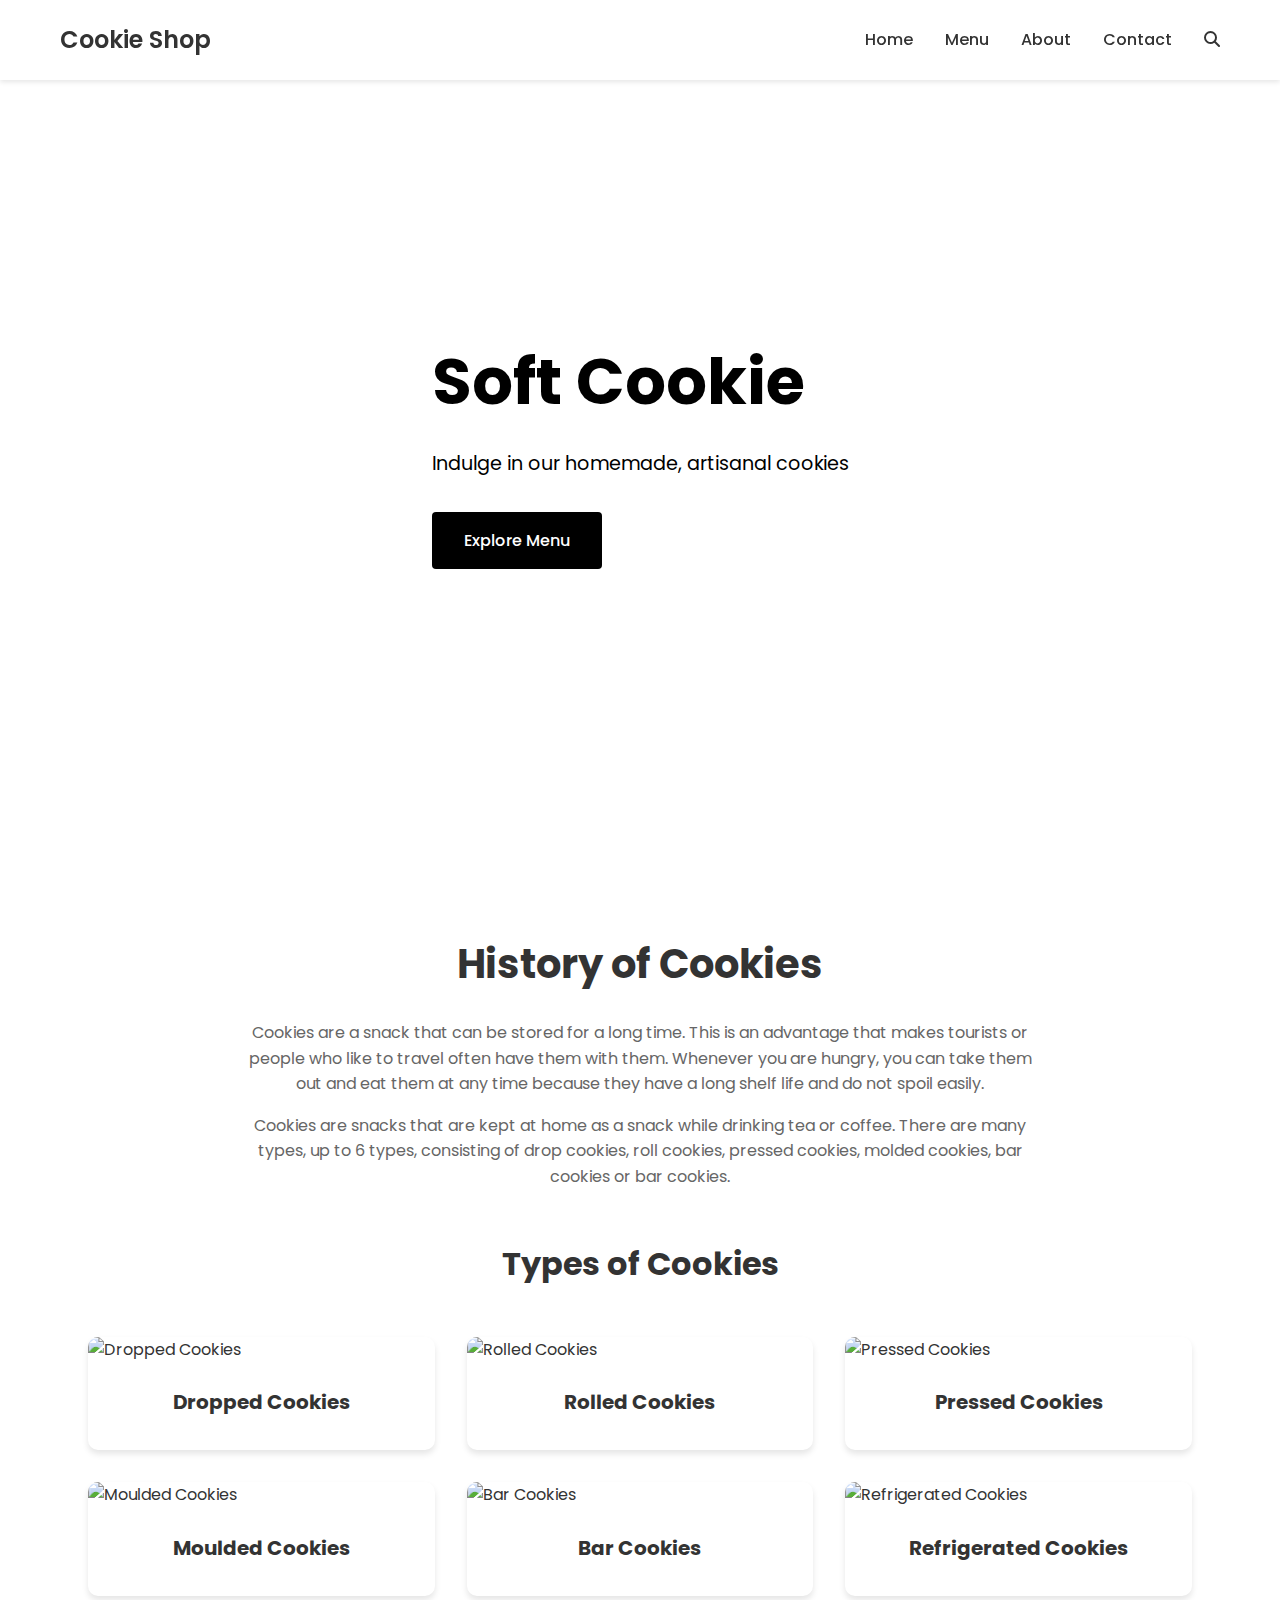
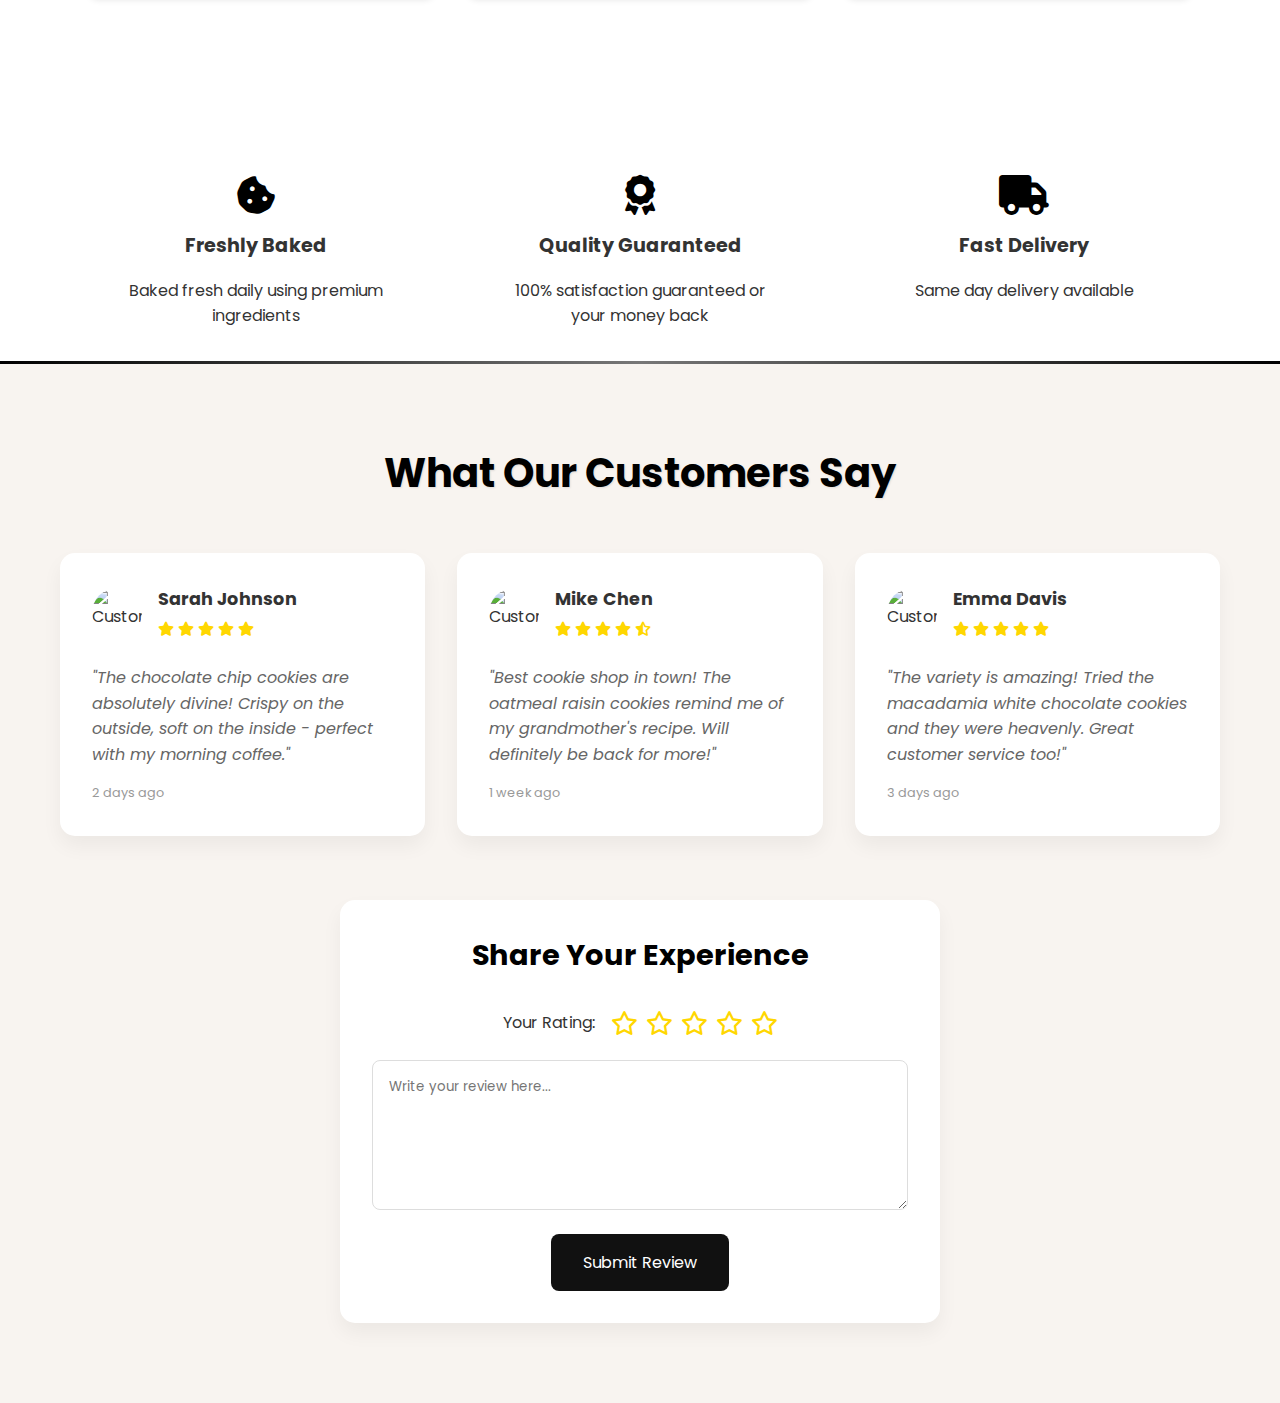
==== index.html @ 430eeeed "first commit" ====
<!DOCTYPE html>
<html lang="en">
<head>
  <meta charset="UTF-8">
  <meta name="viewport" content="width=device-width, initial-scale=1.0">
  <title>Cookie Shop</title>
  <link rel="stylesheet" href="styles.css">
  <link rel="preconnect" href="https://fonts.gstatic.com">
  <link href="https://fonts.googleapis.com/css2?family=Poppins:wght@400;600;700&display=swap" rel="stylesheet">
  <link rel="stylesheet" type="text/css" href="https://cdnjs.cloudflare.com/ajax/libs/font-awesome/6.6.0/css/all.min.css">
</head>
<body>
  <header class="header">
    <div class="container">
      <div class="header__logo">Cookie Shop</div>
      <nav class="header__nav">
        <ul>
          <li><a href="#">Home</a></li>
          <li><a href="menu.html">Menu</a></li>
          <li><a href="about.html">About</a></li>
          <li><a href="contact.html">Contact</a></li>
          <li><a href="html.html"><i class="fas fa-magnifying-glass"></i></a></li>
         
        </ul>
      </nav>
    </div>
  </header>

  <main>
    <section class="hero">
      <div class="container">
        <video src="coki.mp4" muted loop autoplay></video>
        <h1 class="hero__title">Soft Cookie</h1>
        <p class="hero__description">Indulge in our homemade, artisanal cookies</p>
        <a href="menu.html" class="hero__cta">Explore Menu</a>
      </div>
    </section>
    
    <div class="page-wrapper">
        <!-- Header Section -->
        <div class="showcase-header">
            <h2 class="main-title">History of Cookies</h2>
            <p class="intro-text">Cookies are a snack that can be stored for a long time. This is an advantage that makes tourists or people who like to travel often have them with them. Whenever you are hungry, you can take them out and eat them at any time because they have a long shelf life and do not spoil easily.</p>
            <p class="intro-text">Cookies are snacks that are kept at home as a snack while drinking tea or coffee. There are many types, up to 6 types, consisting of drop cookies, roll cookies, pressed cookies, molded cookies, bar cookies or bar cookies.</p>
        </div>

    <div class="showcase-section">
            <h3 class="section-title">Types of Cookies</h3>
            <div class="gallery-grid">
                <!-- Dropped Cookies -->
                <div class="product-card">
                    <img src="dro.jpg" alt="Dropped Cookies" class="product-image">
                    <div class="product-info">
                        <h4 class="product-name">Dropped Cookies</h4>
                    </div>
                </div>

                <!-- Rolled Cookies -->
                <div class="product-card">
                    <img src="ro.jpg" alt="Rolled Cookies" class="product-image">
                    <div class="product-info">
                        <h4 class="product-name">Rolled Cookies</h4>
                    </div>
                </div>

                <!-- Pressed Cookies -->
                <div class="product-card">
                    <img src="m.jpg" alt="Pressed Cookies" class="product-image">
                    <div class="product-info">
                        <h4 class="product-name">Pressed Cookies</h4>
                    </div>
                </div>

                <!-- Moulded Cookies -->
                <div class="product-card">
                    <img src="p.jpg" alt="Moulded Cookies" class="product-image">
                    <div class="product-info">
                        <h4 class="product-name">Moulded Cookies</h4>
                    </div>
                </div>

                <!-- Bar Cookies -->
                <div class="product-card">
                    <img src="b.jpeg" alt="Bar Cookies" class="product-image">
                    <div class="product-info">
                        <h4 class="product-name">Bar Cookies</h4>
                    </div>
                </div>

                <!-- Refrigerated Cookies -->
                <div class="product-card">
                    <img src="r.jpg" alt="Refrigerated Cookies" class="product-image">
                    <div class="product-info">
                        <h4 class="product-name">Refrigerated Cookies</h4>
                    </div>
                </div>
            </div>
        </div>
    </div>

    </section>  
     <section class="features">
      <div class="container">
        <h2 class="features__title">Why Choose Our Cookies?</h2>
        <div class="features__grid">
          <div class="feature">
            <i class="fas fa-cookie-bite"></i>
            <h3>Freshly Baked</h3>
            <p>Baked fresh daily using premium ingredients</p>
          </div>
          <div class="feature">
            <i class="fas fa-award"></i>
            <h3>Quality Guaranteed</h3>
            <p>100% satisfaction guaranteed or your money back</p>
          </div>
          <div class="feature">
            <i class="fas fa-truck"></i>
            <h3>Fast Delivery</h3>
            <p>Same day delivery available</p>
          </div>
        </div>
      </div>
    </section>

    <section class="reviews">
  <div class="container">
    <h2 class="reviews__title">What Our Customers Say</h2>
    <div class="reviews__grid">
      <div class="review-card">
        <div class="review-card__profile">
          <img src="n.jpg" alt="Customer" class="review-card__image">
          <div class="review-card__info">
            <h3>Sarah Johnson</h3>
            <div class="review-card__stars">
              <i class="fas fa-star"></i>
              <i class="fas fa-star"></i>
              <i class="fas fa-star"></i>
              <i class="fas fa-star"></i>
              <i class="fas fa-star"></i>
            </div>
          </div>
        </div>
        <p class="review-card__text">"The chocolate chip cookies are absolutely divine! Crispy on the outside, soft on the inside - perfect with my morning coffee."</p>
        <span class="review-card__date">2 days ago</span>
      </div>

      <div class="review-card">
        <div class="review-card__profile">
          <img src="k.jpg" alt="Customer" class="review-card__image">
          <div class="review-card__info">
            <h3>Mike Chen</h3>
            <div class="review-card__stars">
              <i class="fas fa-star"></i>
              <i class="fas fa-star"></i>
              <i class="fas fa-star"></i>
              <i class="fas fa-star"></i>
              <i class="fas fa-star-half-alt"></i>
            </div>
          </div>
        </div>
        <p class="review-card__text">"Best cookie shop in town! The oatmeal raisin cookies remind me of my grandmother's recipe. Will definitely be back for more!"</p>
        <span class="review-card__date">1 week ago</span>
      </div>

      <div class="review-card">
        <div class="review-card__profile">
          <img src="o.jpg" alt="Customer" class="review-card__image">
          <div class="review-card__info">
            <h3>Emma Davis</h3>
            <div class="review-card__stars">
              <i class="fas fa-star"></i>
              <i class="fas fa-star"></i>
              <i class="fas fa-star"></i>
              <i class="fas fa-star"></i>
              <i class="fas fa-star"></i>
            </div>
          </div>
        </div>
        <p class="review-card__text">"The variety is amazing! Tried the macadamia white chocolate cookies and they were heavenly. Great customer service too!"</p>
        <span class="review-card__date">3 days ago</span>
      </div>
    </div>
    
    <div class="review-form">
      <h3 class="review-form__title">Share Your Experience</h3>
      <form class="review-form__container">
        <div class="review-form__rating">
          <span>Your Rating:</span>
          <div class="star-rating">
            <i class="far fa-star"></i>
            <i class="far fa-star"></i>
            <i class="far fa-star"></i>
            <i class="far fa-star"></i>
            <i class="far fa-star"></i>
          </div>
        </div>
        <textarea placeholder="Write your review here..." required></textarea>
        <button type="submit">Submit Review</button>
      </form>
    </div>
  </div>
</section>
</body>
</html>
---- styles.css ----
* {
  margin: 0;
  padding: 0;
  box-sizing: border-box;
  font-family: 'Poppins', sans-serif;
}

body {
  line-height: 1.6;
  color: #333;
}

.container {
  max-width: 1200px;
  margin: 0 auto;
  padding: 0 20px;
}

/* Header Styles */
.header {
  position: fixed;
  top: 0;
  left: 0;
  right: 0;
  background: #fff;
  box-shadow: 0 2px 5px rgba(0,0,0,0.1);
  z-index: 1000;
}

.header .container {
  display: flex;
  justify-content: space-between;
  align-items: center;
  height: 80px;
}

.header__logo {
  font-size: 1.5rem;
  font-weight: 600;
}

.header__nav ul {
  display: flex;
  list-style: none;
  gap: 2rem;
}

.header__nav a {
  text-decoration: none;
  color: #333;
  font-weight: 500;
  transition: color 0.3s;
}

.header__nav a:hover {
  color: #666;
}

.hero {
  position: relative;
  height: 100vh;
  display: flex;
  align-items: center;
  text-align: left;
  padding: 0 5%;
  color: #fff;
  overflow: hidden; /* ป้องกันวิดีโอที่เกินขอบเขตของ .hero */
}

.hero video {
  position: absolute;
  top: 0;
  left: 0;
  width: 100%;
  height: 100%;
  object-fit: cover;
  z-index: -1; /* ให้วิดีโออยู่ด้านหลังเนื้อหา */
  opacity: 0.5; /* ปรับความทึบเพื่อให้เนื้อหาอ่านได้ง่ายขึ้น */
}

.hero__title {
  font-size: 4rem;
  font-weight: 700;
  color: #000;
  margin-bottom: 1rem;
}

.hero__description {
  font-size: 1.2rem;
  color: #000;
  margin-bottom: 2rem;

}

.hero__cta {
  display: inline-block;
  padding: 1rem 2rem;
  background: #000;
  color: #fff;
  text-decoration: none;
  border-radius: 4px;
  font-weight: 500;
  transition: background 0.3s;
}

.hero__cta:hover {
  background: #f0f0f0;
}

.contens{
  display: inline-block;
  padding: 3rem 5rem;
  color: #000;
  text-decoration: none;
  border-radius: 4px;
  font-weight: 500;
  transition: background 0.3s;
}

.con-ten{
  font-size: 2rem;
  font-weight: 600;
  justify-content: center;
  margin: 0;
}

.con-info{
  font-size: 4rem;
  font-weight: 700;
  color: #000;
  padding:2rem 3rem ;
  margin-bottom: 1rem;
}

.type{
  font-size: 4rem;
  display: flex;
  justify-content: center;
  align-items: center;
   
}
.page-wrapper {
    max-width: 1200px;
    margin: 0 auto;
    padding: 2rem;
}

/* Header Section */
.showcase-header {
    text-align: center;
    margin-bottom: 3rem;
}

.main-title {
    font-size: 2.5rem;
    color: #333;
    margin-bottom: 1.5rem;
}

.intro-text {
    color: #666;
    line-height: 1.6;
    max-width: 800px;
    margin: 0 auto 1rem;
}

/* Types Section */
.section-title {
    text-align: center;
    font-size: 2rem;
    color: #333;
    margin-bottom: 2rem;
}

.gallery-grid {
    display: grid;
    grid-template-columns: repeat(auto-fit, minmax(300px, 1fr));
    gap: 2rem;
    padding: 1rem;
}

.product-card {
    background: white;
    border-radius: 10px;
    overflow: hidden;
    box-shadow: 0 4px 6px rgba(0, 0, 0, 0.1);
    transition: transform 0.3s ease;
}

.product-card:hover {
    transform: translateY(-5px);
}

.product-image {
    width: 100%;
    height: 200px;
    object-fit: cover;
}

.product-info {
    padding: 1.5rem;
    text-align: center;
}

.product-name {
    font-size: 1.25rem;
    color: #333;
    margin-bottom: 0.5rem;
}

/* Responsive Design */
@media (max-width: 768px) {
    .page-wrapper {
        padding: 1rem;
    }

    .main-title {
        font-size: 2rem;
    }

    .gallery-grid {
        grid-template-columns: repeat(auto-fit, minmax(250px, 1fr));
        gap: 1rem;
    }

    .product-image {
        height: 180px;
    }
}

/* About Section */
.about {
  padding: 5rem 0;
  background: #ffff;
  text-align: center;
}

.about__title {
  font-size: 2rem;
  margin-bottom: 1rem;
}

.about__description {
  max-width: 600px;
  margin: 0 auto 2rem;
}

.about__cta {
  display: inline-block;
  padding: 1rem 2rem;
  background: #333;
  color: #fff;
  text-decoration: none;
  border-radius: 4px;
  transition: background 0.3s;
}

.about__cta:hover {
  background: #444;
}

/* Contact Section */
.contact {
  padding: 5rem 0;
}

.contact__title {
  text-align: center;
  font-size: 2rem;
  margin-bottom: 2rem;
}

.contact__form {
  max-width: 600px;
  margin: 0 auto;
}

.contact__form-group {
  margin-bottom: 1.5rem;
}

.contact__form-label {
  display: block;
  margin-bottom: 0.5rem;
}

.contact__form-input {
  width: 100%;
  padding: 0.8rem;
  border: 1px solid #ddd;
  border-radius: 4px;
}

.contact__form-submit {
  width: 100%;
  padding: 1rem;
  background: #333;
  color: #fff;
  border: none;
  border-radius: 4px;
  cursor: pointer;
  transition: background 0.3s;
}

.contact__form-submit:hover {
  background: #444;
}

/* Footer */
.footer {
  background: #333;
  color: #fff;
  padding: 1.5rem 0;
  text-align: center;
}

/* Responsive Design */
@media (max-width: 768px) {
  .menu__items {
    grid-template-columns: 1fr;
  }
  
  .menu__item {
    flex-direction: column;
  }
  
  .menu__item-image,
  .menu__item-content {
    width: 100%;
  }
  
  .hero__title {
    font-size: 3rem;
  }
}

.features__title {
  text-align: center;
  font-size: 2rem;
  color: #ffff;
  margin-bottom: 3rem;
}

.features__grid {
  display: grid;
  grid-template-columns: repeat(auto-fit, minmax(250px, 1fr));
  gap: 2rem;
  padding: 0 20px;
}

.feature {
  text-align: center;
  padding: 2rem;
  background-color: #0000;
  border-radius: 10px;
  transition: transform 0.3s ease;
}

.feature:hover {
  transform: translateY(-5px);
}

.feature i {
  font-size: 2.5rem;
  color: #000;
  margin-bottom: 1rem;
}

.feature h3 {
  font-size: 1.2rem;
  margin-bottom: 1rem;
}

/* Reviews Section Styles */
.reviews {
  background-color: #f8f4f0;
  padding: 5rem 0;
  position: relative;
}

.reviews::before {
  content: '';
  position: absolute;
  top: 0;
  left: 0;
  right: 0;
  height: 3px;
  background: linear-gradient(90deg, #000, #777, #000);
}

.reviews__title {
  text-align: center;
  font-size: 2.5rem;
  color: #000;
  margin-bottom: 3rem;
  text-shadow: 1px 1px 2px rgba(0,0,0,0.1);
}

.reviews__grid {
  display: grid;
  grid-template-columns: repeat(auto-fit, minmax(300px, 1fr));
  gap: 2rem;
  margin-bottom: 4rem;
}

.review-card {
  background: #fff;
  border-radius: 15px;
  padding: 2rem;
  box-shadow: 0 10px 20px rgba(0,0,0,0.05);
  transition: transform 0.3s ease;
}

.review-card:hover {
  transform: translateY(-5px);
}

.review-card__profile {
  display: flex;
  align-items: center;
  margin-bottom: 1.5rem;
}

.review-card__image {
  width: 50px;
  height: 50px;
  border-radius: 50%;
  margin-right: 1rem;
  object-fit: cover;
}

.review-card__info h3 {
  font-size: 1.1rem;
  margin-bottom: 0.3rem;
  color: #333;
}

.review-card__stars {
  color: #ffd700;
  font-size: 0.9rem;
}

.review-card__text {
  color: #666;
  font-size: 1rem;
  line-height: 1.6;
  margin-bottom: 1rem;
  font-style: italic;
}

.review-card__date {
  display: block;
  font-size: 0.8rem;
  color: #999;
}

/* Review Form Styles */
.review-form {
  max-width: 600px;
  margin: 0 auto;
  background: #fff;
  padding: 2rem;
  border-radius: 15px;
  box-shadow: 0 10px 20px rgba(0,0,0,0.05);
}

.review-form__title {
  text-align: center;
  color: #000;
  font-size: 1.8rem;
  margin-bottom: 2rem;
}

.review-form__container {
  display: flex;
  flex-direction: column;
  gap: 1.5rem;
}

.review-form__rating {
  display: flex;
  align-items: center;
  gap: 1rem;
  justify-content: center;
}

.star-rating {
  display: flex;
  gap: 0.5rem;
  color: #ffd700;
  font-size: 1.5rem;
  cursor: pointer;
}

.star-rating i:hover {
  transform: scale(1.2);
}

.review-form__container textarea {
  width: 100%;
  height: 150px;
  padding: 1rem;
  border: 1px solid #ddd;
  border-radius: 8px;
  resize: vertical;
  font-family: inherit;
}

.review-form__container button {
  background: #111;
  color: #fff;
  border: none;
  padding: 1rem 2rem;
  border-radius: 8px;
  font-size: 1rem;
  cursor: pointer;
  transition: background-color 0.3s ease;
  align-self: center;
}

.review-form__container button:hover {
  background: #a66615;
}

/* Responsive Adjustments */
@media (max-width: 768px) {
  .reviews {
    padding: 3rem 0;
  }

  .reviews__grid {
    grid-template-columns: 1fr;
    padding: 0 1rem;
  }

  .review-form {
    margin: 0 1rem;
  }
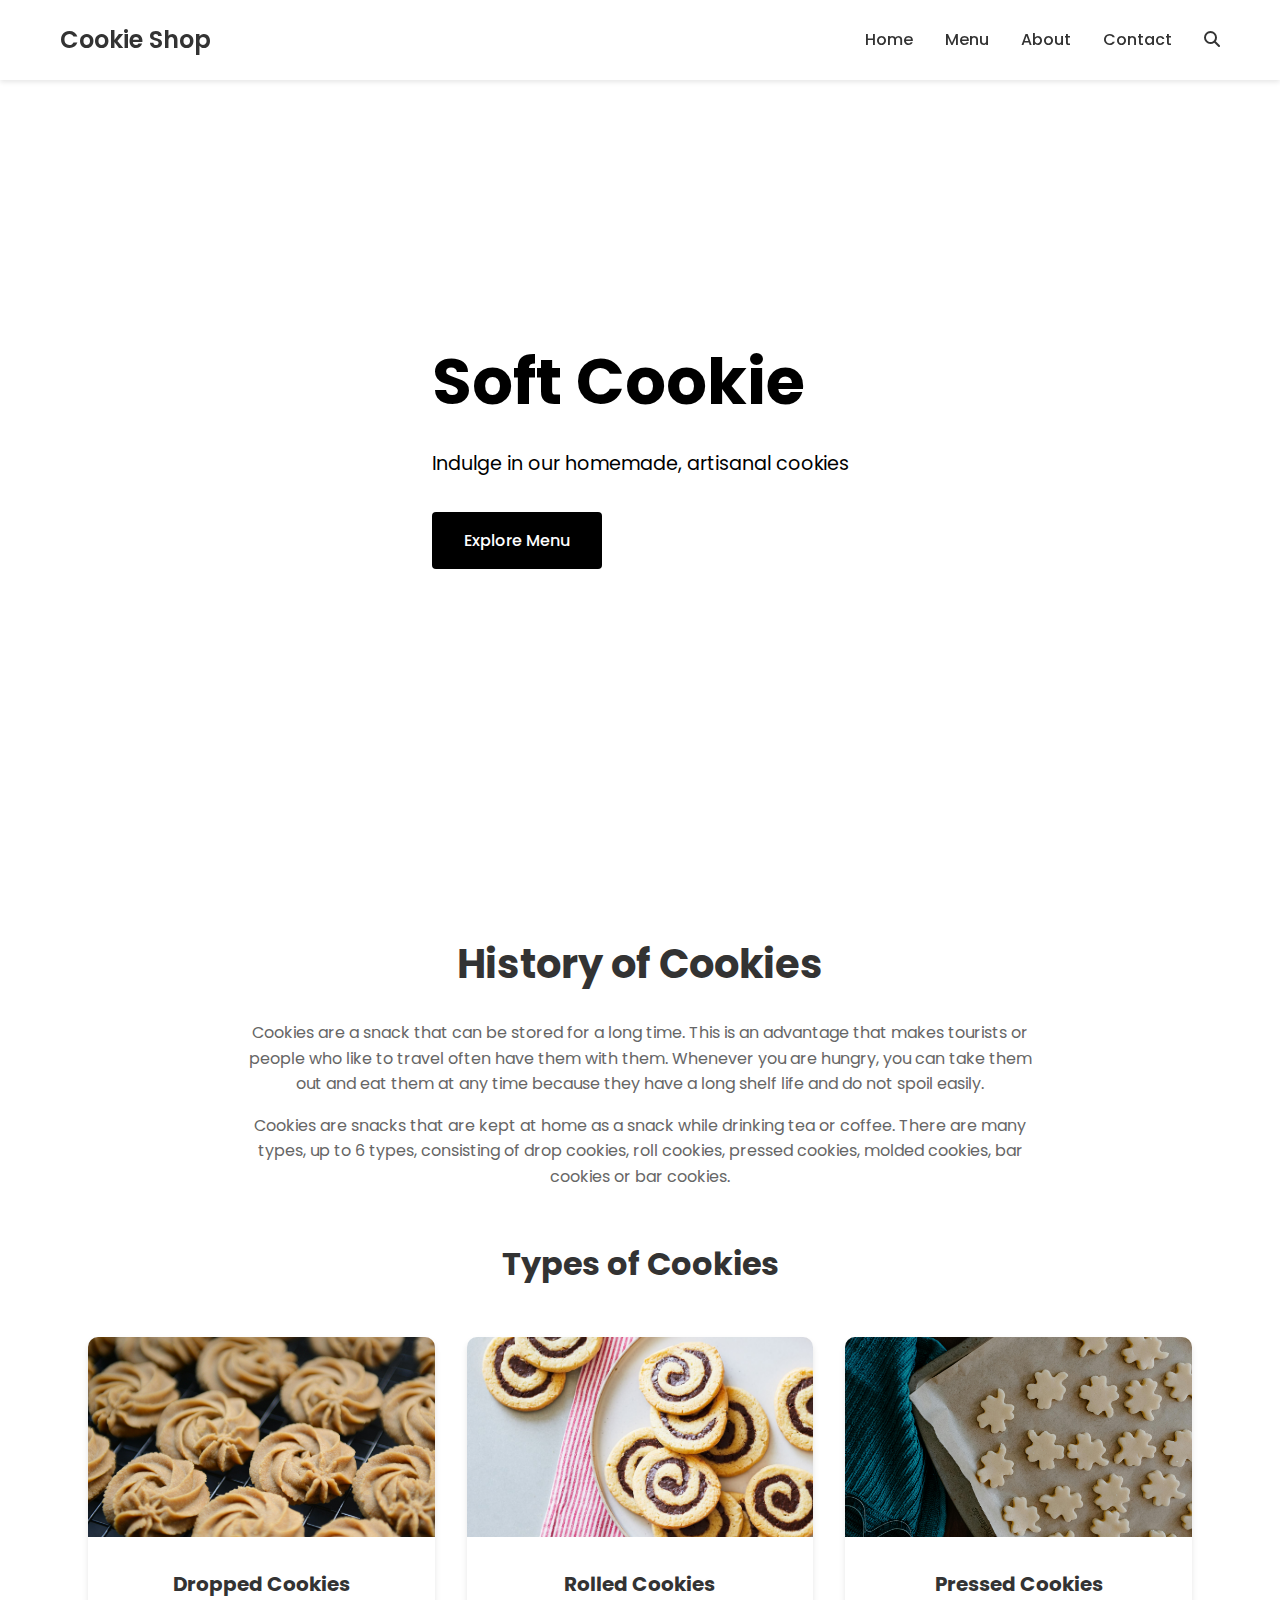
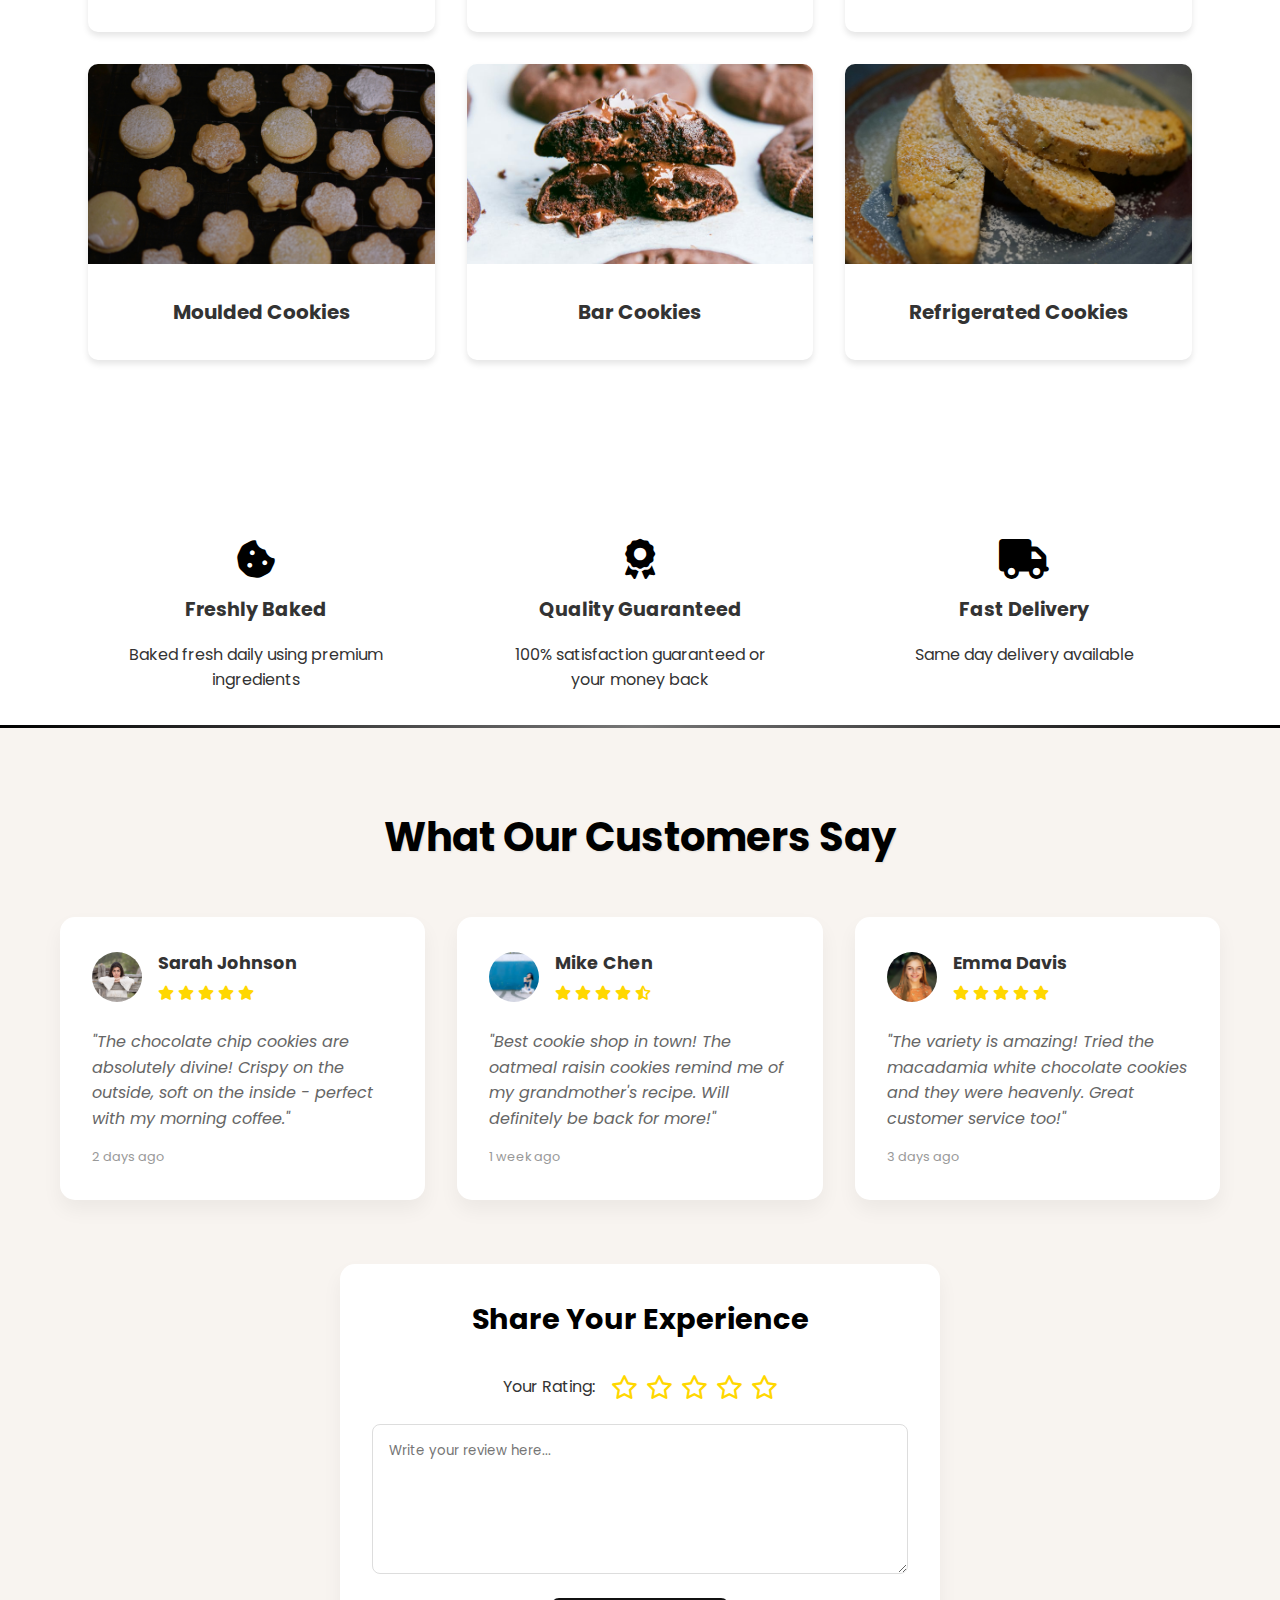
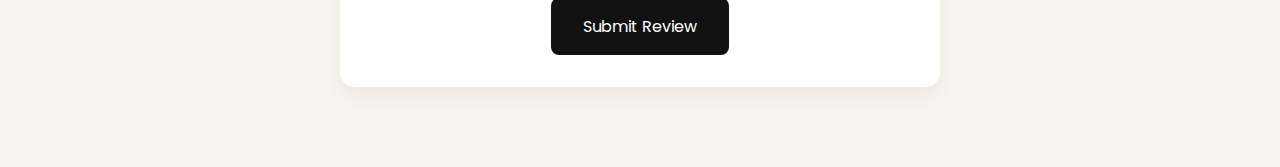
==== commit 46dccd4a: "Add files via upload" ====
--- a/index.html
+++ b/index.html
@@ -1,204 +1,204 @@
-<!DOCTYPE html>
-<html lang="en">
-<head>
-  <meta charset="UTF-8">
-  <meta name="viewport" content="width=device-width, initial-scale=1.0">
-  <title>Cookie Shop</title>
-  <link rel="stylesheet" href="styles.css">
-  <link rel="preconnect" href="https://fonts.gstatic.com">
-  <link href="https://fonts.googleapis.com/css2?family=Poppins:wght@400;600;700&display=swap" rel="stylesheet">
-  <link rel="stylesheet" type="text/css" href="https://cdnjs.cloudflare.com/ajax/libs/font-awesome/6.6.0/css/all.min.css">
-</head>
-<body>
-  <header class="header">
-    <div class="container">
-      <div class="header__logo">Cookie Shop</div>
-      <nav class="header__nav">
-        <ul>
-          <li><a href="#">Home</a></li>
-          <li><a href="menu.html">Menu</a></li>
-          <li><a href="about.html">About</a></li>
-          <li><a href="contact.html">Contact</a></li>
-          <li><a href="html.html"><i class="fas fa-magnifying-glass"></i></a></li>
-         
-        </ul>
-      </nav>
-    </div>
-  </header>
-
-  <main>
-    <section class="hero">
-      <div class="container">
-        <video src="coki.mp4" muted loop autoplay></video>
-        <h1 class="hero__title">Soft Cookie</h1>
-        <p class="hero__description">Indulge in our homemade, artisanal cookies</p>
-        <a href="menu.html" class="hero__cta">Explore Menu</a>
-      </div>
-    </section>
-    
-    <div class="page-wrapper">
-        <!-- Header Section -->
-        <div class="showcase-header">
-            <h2 class="main-title">History of Cookies</h2>
-            <p class="intro-text">Cookies are a snack that can be stored for a long time. This is an advantage that makes tourists or people who like to travel often have them with them. Whenever you are hungry, you can take them out and eat them at any time because they have a long shelf life and do not spoil easily.</p>
-            <p class="intro-text">Cookies are snacks that are kept at home as a snack while drinking tea or coffee. There are many types, up to 6 types, consisting of drop cookies, roll cookies, pressed cookies, molded cookies, bar cookies or bar cookies.</p>
-        </div>
-
-    <div class="showcase-section">
-            <h3 class="section-title">Types of Cookies</h3>
-            <div class="gallery-grid">
-                <!-- Dropped Cookies -->
-                <div class="product-card">
-                    <img src="dro.jpg" alt="Dropped Cookies" class="product-image">
-                    <div class="product-info">
-                        <h4 class="product-name">Dropped Cookies</h4>
-                    </div>
-                </div>
-
-                <!-- Rolled Cookies -->
-                <div class="product-card">
-                    <img src="ro.jpg" alt="Rolled Cookies" class="product-image">
-                    <div class="product-info">
-                        <h4 class="product-name">Rolled Cookies</h4>
-                    </div>
-                </div>
-
-                <!-- Pressed Cookies -->
-                <div class="product-card">
-                    <img src="m.jpg" alt="Pressed Cookies" class="product-image">
-                    <div class="product-info">
-                        <h4 class="product-name">Pressed Cookies</h4>
-                    </div>
-                </div>
-
-                <!-- Moulded Cookies -->
-                <div class="product-card">
-                    <img src="p.jpg" alt="Moulded Cookies" class="product-image">
-                    <div class="product-info">
-                        <h4 class="product-name">Moulded Cookies</h4>
-                    </div>
-                </div>
-
-                <!-- Bar Cookies -->
-                <div class="product-card">
-                    <img src="b.jpeg" alt="Bar Cookies" class="product-image">
-                    <div class="product-info">
-                        <h4 class="product-name">Bar Cookies</h4>
-                    </div>
-                </div>
-
-                <!-- Refrigerated Cookies -->
-                <div class="product-card">
-                    <img src="r.jpg" alt="Refrigerated Cookies" class="product-image">
-                    <div class="product-info">
-                        <h4 class="product-name">Refrigerated Cookies</h4>
-                    </div>
-                </div>
-            </div>
-        </div>
-    </div>
-
-    </section>  
-     <section class="features">
-      <div class="container">
-        <h2 class="features__title">Why Choose Our Cookies?</h2>
-        <div class="features__grid">
-          <div class="feature">
-            <i class="fas fa-cookie-bite"></i>
-            <h3>Freshly Baked</h3>
-            <p>Baked fresh daily using premium ingredients</p>
-          </div>
-          <div class="feature">
-            <i class="fas fa-award"></i>
-            <h3>Quality Guaranteed</h3>
-            <p>100% satisfaction guaranteed or your money back</p>
-          </div>
-          <div class="feature">
-            <i class="fas fa-truck"></i>
-            <h3>Fast Delivery</h3>
-            <p>Same day delivery available</p>
-          </div>
-        </div>
-      </div>
-    </section>
-
-    <section class="reviews">
-  <div class="container">
-    <h2 class="reviews__title">What Our Customers Say</h2>
-    <div class="reviews__grid">
-      <div class="review-card">
-        <div class="review-card__profile">
-          <img src="n.jpg" alt="Customer" class="review-card__image">
-          <div class="review-card__info">
-            <h3>Sarah Johnson</h3>
-            <div class="review-card__stars">
-              <i class="fas fa-star"></i>
-              <i class="fas fa-star"></i>
-              <i class="fas fa-star"></i>
-              <i class="fas fa-star"></i>
-              <i class="fas fa-star"></i>
-            </div>
-          </div>
-        </div>
-        <p class="review-card__text">"The chocolate chip cookies are absolutely divine! Crispy on the outside, soft on the inside - perfect with my morning coffee."</p>
-        <span class="review-card__date">2 days ago</span>
-      </div>
-
-      <div class="review-card">
-        <div class="review-card__profile">
-          <img src="k.jpg" alt="Customer" class="review-card__image">
-          <div class="review-card__info">
-            <h3>Mike Chen</h3>
-            <div class="review-card__stars">
-              <i class="fas fa-star"></i>
-              <i class="fas fa-star"></i>
-              <i class="fas fa-star"></i>
-              <i class="fas fa-star"></i>
-              <i class="fas fa-star-half-alt"></i>
-            </div>
-          </div>
-        </div>
-        <p class="review-card__text">"Best cookie shop in town! The oatmeal raisin cookies remind me of my grandmother's recipe. Will definitely be back for more!"</p>
-        <span class="review-card__date">1 week ago</span>
-      </div>
-
-      <div class="review-card">
-        <div class="review-card__profile">
-          <img src="o.jpg" alt="Customer" class="review-card__image">
-          <div class="review-card__info">
-            <h3>Emma Davis</h3>
-            <div class="review-card__stars">
-              <i class="fas fa-star"></i>
-              <i class="fas fa-star"></i>
-              <i class="fas fa-star"></i>
-              <i class="fas fa-star"></i>
-              <i class="fas fa-star"></i>
-            </div>
-          </div>
-        </div>
-        <p class="review-card__text">"The variety is amazing! Tried the macadamia white chocolate cookies and they were heavenly. Great customer service too!"</p>
-        <span class="review-card__date">3 days ago</span>
-      </div>
-    </div>
-    
-    <div class="review-form">
-      <h3 class="review-form__title">Share Your Experience</h3>
-      <form class="review-form__container">
-        <div class="review-form__rating">
-          <span>Your Rating:</span>
-          <div class="star-rating">
-            <i class="far fa-star"></i>
-            <i class="far fa-star"></i>
-            <i class="far fa-star"></i>
-            <i class="far fa-star"></i>
-            <i class="far fa-star"></i>
-          </div>
-        </div>
-        <textarea placeholder="Write your review here..." required></textarea>
-        <button type="submit">Submit Review</button>
-      </form>
-    </div>
-  </div>
-</section>
-</body>
+<!DOCTYPE html>
+<html lang="en">
+<head>
+  <meta charset="UTF-8">
+  <meta name="viewport" content="width=device-width, initial-scale=1.0">
+  <title>Cookie Shop</title>
+  <link rel="stylesheet" href="styles.css">
+  <link rel="preconnect" href="https://fonts.gstatic.com">
+  <link href="https://fonts.googleapis.com/css2?family=Poppins:wght@400;600;700&display=swap" rel="stylesheet">
+  <link rel="stylesheet" type="text/css" href="https://cdnjs.cloudflare.com/ajax/libs/font-awesome/6.6.0/css/all.min.css">
+</head>
+<body>
+  <header class="header">
+    <div class="container">
+      <div class="header__logo">Cookie Shop</div>
+      <nav class="header__nav">
+        <ul>
+          <li><a href="#">Home</a></li>
+          <li><a href="menu.html">Menu</a></li>
+          <li><a href="about.html">About</a></li>
+          <li><a href="contact.html">Contact</a></li>
+          <li><a href="html.html"><i class="fas fa-magnifying-glass"></i></a></li>
+         
+        </ul>
+      </nav>
+    </div>
+  </header>
+
+  <main>
+    <section class="hero">
+      <div class="container">
+        <video src="coki.mp4" muted loop autoplay></video>
+        <h1 class="hero__title">Soft Cookie</h1>
+        <p class="hero__description">Indulge in our homemade, artisanal cookies</p>
+        <a href="menu.html" class="hero__cta">Explore Menu</a>
+      </div>
+    </section>
+    
+    <div class="page-wrapper">
+        <!-- Header Section -->
+        <div class="showcase-header">
+            <h2 class="main-title">History of Cookies</h2>
+            <p class="intro-text">Cookies are a snack that can be stored for a long time. This is an advantage that makes tourists or people who like to travel often have them with them. Whenever you are hungry, you can take them out and eat them at any time because they have a long shelf life and do not spoil easily.</p>
+            <p class="intro-text">Cookies are snacks that are kept at home as a snack while drinking tea or coffee. There are many types, up to 6 types, consisting of drop cookies, roll cookies, pressed cookies, molded cookies, bar cookies or bar cookies.</p>
+        </div>
+
+    <div class="showcase-section">
+            <h3 class="section-title">Types of Cookies</h3>
+            <div class="gallery-grid">
+                <!-- Dropped Cookies -->
+                <div class="product-card">
+                    <img src="img/dro.jpg" alt="Dropped Cookies" class="product-image">
+                    <div class="product-info">
+                        <h4 class="product-name">Dropped Cookies</h4>
+                    </div>
+                </div>
+
+                <!-- Rolled Cookies -->
+                <div class="product-card">
+                    <img src="img/ro.jpg" alt="Rolled Cookies" class="product-image">
+                    <div class="product-info">
+                        <h4 class="product-name">Rolled Cookies</h4>
+                    </div>
+                </div>
+
+                <!-- Pressed Cookies -->
+                <div class="product-card">
+                    <img src="img/m.jpg" alt="Pressed Cookies" class="product-image">
+                    <div class="product-info">
+                        <h4 class="product-name">Pressed Cookies</h4>
+                    </div>
+                </div>
+
+                <!-- Moulded Cookies -->
+                <div class="product-card">
+                    <img src="img/p.jpg" alt="Moulded Cookies" class="product-image">
+                    <div class="product-info">
+                        <h4 class="product-name">Moulded Cookies</h4>
+                    </div>
+                </div>
+
+                <!-- Bar Cookies -->
+                <div class="product-card">
+                    <img src="img/b.jpeg" alt="Bar Cookies" class="product-image">
+                    <div class="product-info">
+                        <h4 class="product-name">Bar Cookies</h4>
+                    </div>
+                </div>
+
+                <!-- Refrigerated Cookies -->
+                <div class="product-card">
+                    <img src="img/r.jpg" alt="Refrigerated Cookies" class="product-image">
+                    <div class="product-info">
+                        <h4 class="product-name">Refrigerated Cookies</h4>
+                    </div>
+                </div>
+            </div>
+        </div>
+    </div>
+
+    </section>  
+     <section class="features">
+      <div class="container">
+        <h2 class="features__title">Why Choose Our Cookies?</h2>
+        <div class="features__grid">
+          <div class="feature">
+            <i class="fas fa-cookie-bite"></i>
+            <h3>Freshly Baked</h3>
+            <p>Baked fresh daily using premium ingredients</p>
+          </div>
+          <div class="feature">
+            <i class="fas fa-award"></i>
+            <h3>Quality Guaranteed</h3>
+            <p>100% satisfaction guaranteed or your money back</p>
+          </div>
+          <div class="feature">
+            <i class="fas fa-truck"></i>
+            <h3>Fast Delivery</h3>
+            <p>Same day delivery available</p>
+          </div>
+        </div>
+      </div>
+    </section>
+
+    <section class="reviews">
+  <div class="container">
+    <h2 class="reviews__title">What Our Customers Say</h2>
+    <div class="reviews__grid">
+      <div class="review-card">
+        <div class="review-card__profile">
+          <img src="img/n.jpg" alt="Customer" class="review-card__image">
+          <div class="review-card__info">
+            <h3>Sarah Johnson</h3>
+            <div class="review-card__stars">
+              <i class="fas fa-star"></i>
+              <i class="fas fa-star"></i>
+              <i class="fas fa-star"></i>
+              <i class="fas fa-star"></i>
+              <i class="fas fa-star"></i>
+            </div>
+          </div>
+        </div>
+        <p class="review-card__text">"The chocolate chip cookies are absolutely divine! Crispy on the outside, soft on the inside - perfect with my morning coffee."</p>
+        <span class="review-card__date">2 days ago</span>
+      </div>
+
+      <div class="review-card">
+        <div class="review-card__profile">
+          <img src="img/k.jpg" alt="Customer" class="review-card__image">
+          <div class="review-card__info">
+            <h3>Mike Chen</h3>
+            <div class="review-card__stars">
+              <i class="fas fa-star"></i>
+              <i class="fas fa-star"></i>
+              <i class="fas fa-star"></i>
+              <i class="fas fa-star"></i>
+              <i class="fas fa-star-half-alt"></i>
+            </div>
+          </div>
+        </div>
+        <p class="review-card__text">"Best cookie shop in town! The oatmeal raisin cookies remind me of my grandmother's recipe. Will definitely be back for more!"</p>
+        <span class="review-card__date">1 week ago</span>
+      </div>
+
+      <div class="review-card">
+        <div class="review-card__profile">
+          <img src="img/o.jpg" alt="Customer" class="review-card__image">
+          <div class="review-card__info">
+            <h3>Emma Davis</h3>
+            <div class="review-card__stars">
+              <i class="fas fa-star"></i>
+              <i class="fas fa-star"></i>
+              <i class="fas fa-star"></i>
+              <i class="fas fa-star"></i>
+              <i class="fas fa-star"></i>
+            </div>
+          </div>
+        </div>
+        <p class="review-card__text">"The variety is amazing! Tried the macadamia white chocolate cookies and they were heavenly. Great customer service too!"</p>
+        <span class="review-card__date">3 days ago</span>
+      </div>
+    </div>
+    
+    <div class="review-form">
+      <h3 class="review-form__title">Share Your Experience</h3>
+      <form class="review-form__container">
+        <div class="review-form__rating">
+          <span>Your Rating:</span>
+          <div class="star-rating">
+            <i class="far fa-star"></i>
+            <i class="far fa-star"></i>
+            <i class="far fa-star"></i>
+            <i class="far fa-star"></i>
+            <i class="far fa-star"></i>
+          </div>
+        </div>
+        <textarea placeholder="Write your review here..." required></textarea>
+        <button type="submit">Submit Review</button>
+      </form>
+    </div>
+  </div>
+</section>
+</body>
 </html>